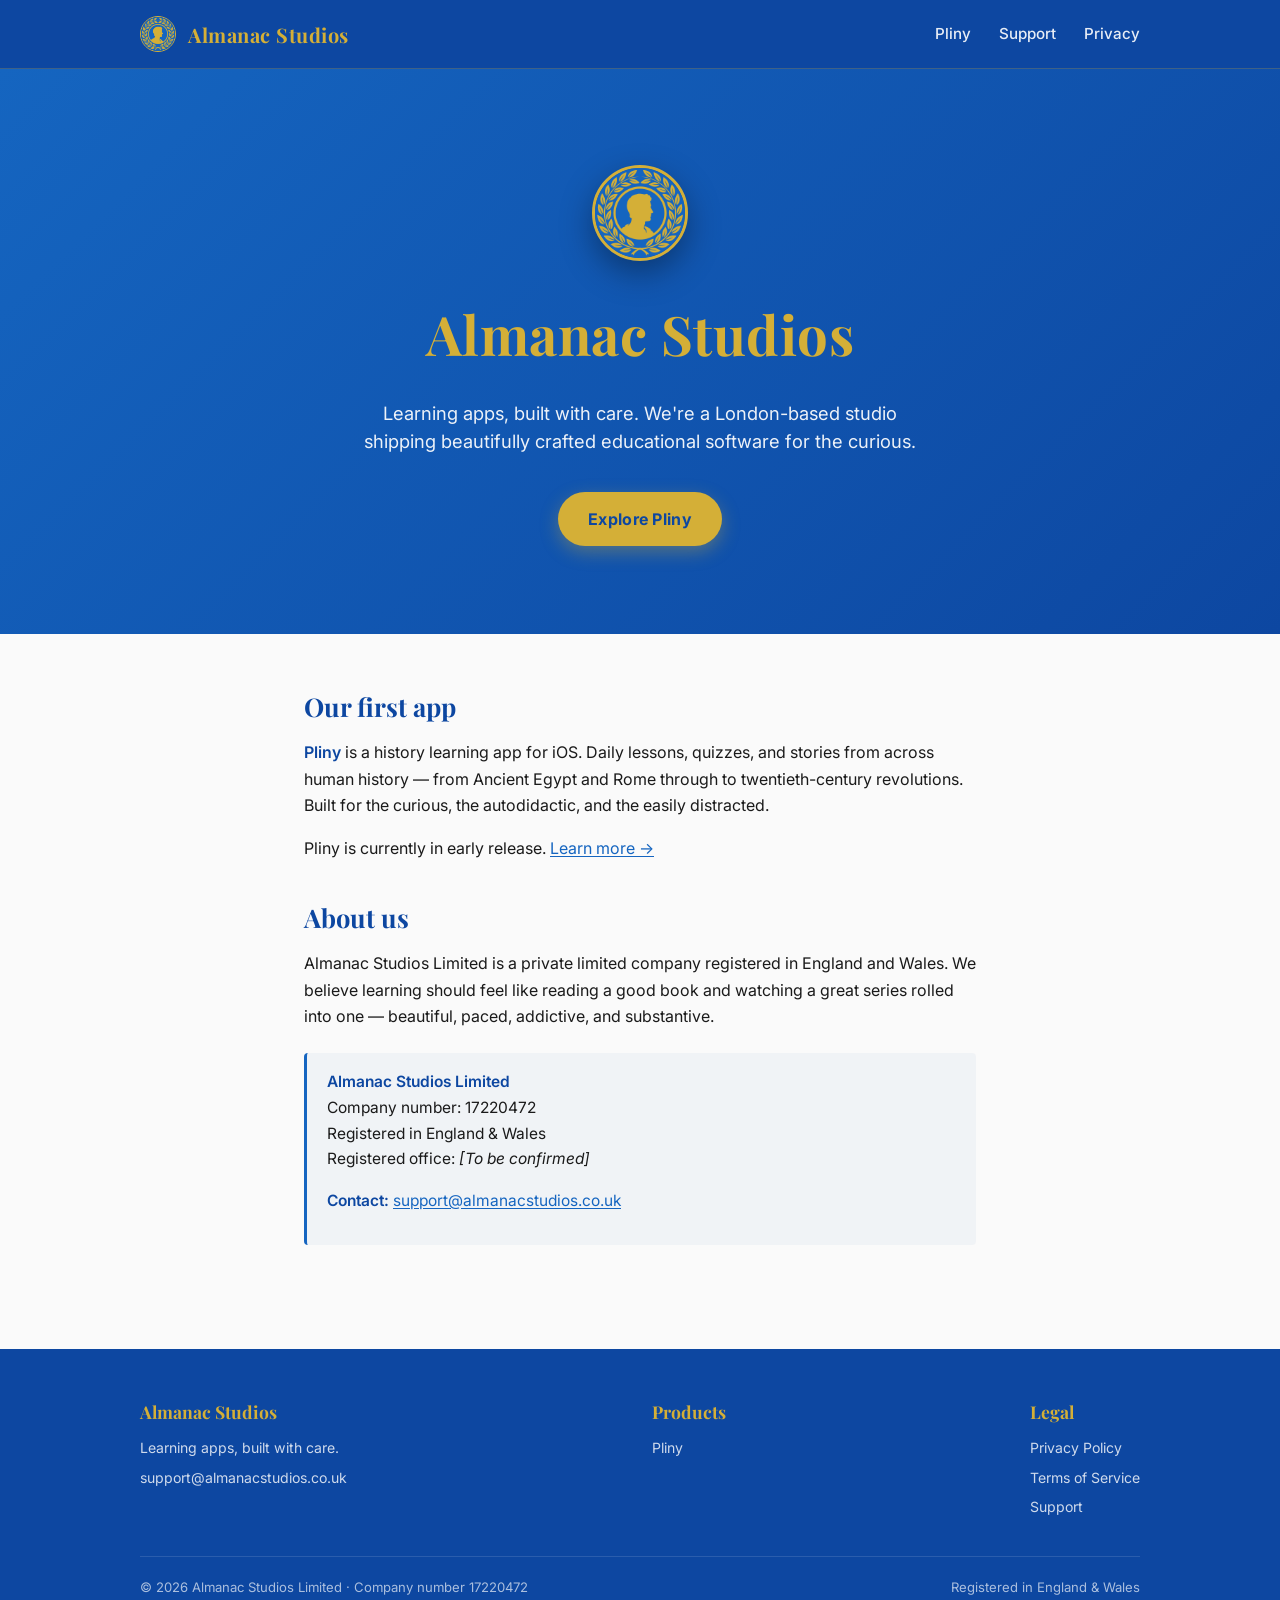
==== index.html @ 4e0444d5 "feat: initial almanacstudios.co.uk site Five static pages, no framework, no build step: - /         " ====
<!DOCTYPE html>
<html lang="en-GB">
<head>
  <meta charset="UTF-8" />
  <meta name="viewport" content="width=device-width, initial-scale=1.0" />
  <title>Almanac Studios — Learning apps, built with care</title>
  <meta name="description" content="Almanac Studios Limited is a London-based studio building learning apps. Our first app is Pliny, a history learning app for iOS." />
  <meta property="og:title" content="Almanac Studios" />
  <meta property="og:description" content="Learning apps, built with care. Our first app is Pliny, a history learning app for iOS." />
  <meta property="og:type" content="website" />
  <meta property="og:url" content="https://almanacstudios.co.uk/" />
  <meta property="og:image" content="https://almanacstudios.co.uk/assets/pliny-logo.png" />
  <link rel="icon" type="image/png" href="/assets/pliny-logo.png" />
  <link rel="preconnect" href="https://fonts.googleapis.com" />
  <link rel="preconnect" href="https://fonts.gstatic.com" crossorigin />
  <link href="https://fonts.googleapis.com/css2?family=Playfair+Display:wght@400;700;900&family=Inter:wght@300;400;500;600&display=swap" rel="stylesheet" />
  <link rel="stylesheet" href="/assets/styles.css" />
</head>
<body>
  <nav class="site-nav">
    <div class="nav-inner">
      <a class="nav-brand" href="/">
        <img src="/assets/pliny-logo.png" alt="Almanac Studios" />
        <span class="nav-brand-name">Almanac Studios</span>
      </a>
      <div class="nav-links">
        <a href="/pliny/">Pliny</a>
        <a href="/support/">Support</a>
        <a href="/privacy/">Privacy</a>
      </div>
    </div>
  </nav>

  <header class="home-hero">
    <img src="/assets/pliny-logo.png" alt="Pliny" class="logo" />
    <h1>Almanac Studios</h1>
    <p class="lede">
      Learning apps, built with care. We're a London-based studio shipping
      beautifully crafted educational software for the curious.
    </p>
    <a href="/pliny/" class="btn-primary">Explore Pliny</a>
  </header>

  <main>
    <h2>Our first app</h2>
    <p>
      <strong>Pliny</strong> is a history learning app for iOS. Daily
      lessons, quizzes, and stories from across human history — from
      Ancient Egypt and Rome through to twentieth-century revolutions.
      Built for the curious, the autodidactic, and the easily distracted.
    </p>
    <p>
      Pliny is currently in early release.
      <a href="/pliny/">Learn more →</a>
    </p>

    <h2>About us</h2>
    <p>
      Almanac Studios Limited is a private limited company registered in
      England and Wales. We believe learning should feel like reading a
      good book and watching a great series rolled into one — beautiful,
      paced, addictive, and substantive.
    </p>

    <div class="callout">
      <p>
        <strong>Almanac Studios Limited</strong><br />
        Company number: 17220472<br />
        Registered in England &amp; Wales<br />
        Registered office: <em>[To be confirmed]</em>
      </p>
      <p>
        <strong>Contact:</strong>
        <a href="mailto:support@almanacstudios.co.uk">support@almanacstudios.co.uk</a>
      </p>
    </div>
  </main>

  <footer class="site-footer">
    <div class="footer-inner">
      <div class="footer-row">
        <div class="footer-col">
          <h4>Almanac Studios</h4>
          <p>Learning apps, built with care.</p>
          <p><a href="mailto:support@almanacstudios.co.uk">support@almanacstudios.co.uk</a></p>
        </div>
        <div class="footer-col">
          <h4>Products</h4>
          <a href="/pliny/">Pliny</a>
        </div>
        <div class="footer-col">
          <h4>Legal</h4>
          <a href="/privacy/">Privacy Policy</a>
          <a href="/terms/">Terms of Service</a>
          <a href="/support/">Support</a>
        </div>
      </div>
      <div class="footer-bottom">
        <div>© 2026 Almanac Studios Limited · Company number 17220472</div>
        <div>Registered in England &amp; Wales</div>
      </div>
    </div>
  </footer>
</body>
</html>
---- assets/styles.css ----
/* almanacstudios.co.uk shared styles
   Brand palette matches the Pliny app:
   - Royal blue  #1565C0  primary surfaces
   - Deep navy   #0D47A1  emphasis + footer
   - Warm gold   #D4AF37  accents + CTAs
   - Off-white   #FAFAFA  body background
   - Body text   #1A1A1A  primary text
*/

*, *::before, *::after {
  box-sizing: border-box;
  margin: 0;
  padding: 0;
}

:root {
  --navy: #0D47A1;
  --navy-mid: #1565C0;
  --navy-light: #1976D2;
  --gold: #D4AF37;
  --gold-light: #E8C97E;
  --text: #1A1A1A;
  --text-muted: #555;
  --body-bg: #FAFAFA;
  --surface: #FFFFFF;
  --border: #E8E8E8;
  --white: #FFFFFF;
}

html { -webkit-text-size-adjust: 100%; }

body {
  font-family: 'Inter', -apple-system, BlinkMacSystemFont, 'Segoe UI', Roboto, sans-serif;
  background-color: var(--body-bg);
  color: var(--text);
  line-height: 1.65;
  font-size: 16px;
}

a { color: var(--navy-mid); text-decoration: underline; text-underline-offset: 2px; }
a:hover { color: var(--navy); }

img { display: block; max-width: 100%; }

/* ─ Top navigation ──────────────────────────────────────────────── */
nav.site-nav {
  background-color: var(--navy);
  padding: 0 24px;
  position: sticky;
  top: 0;
  z-index: 100;
  border-bottom: 1px solid rgba(212, 175, 55, 0.25);
}

.nav-inner {
  max-width: 1000px;
  margin: 0 auto;
  display: flex;
  align-items: center;
  justify-content: space-between;
  height: 68px;
}

.nav-brand {
  display: flex;
  align-items: center;
  gap: 12px;
  text-decoration: none;
}

.nav-brand img {
  width: 36px;
  height: 36px;
  border-radius: 50%;
  border: 1.5px solid var(--gold);
}

.nav-brand-name {
  font-family: 'Playfair Display', Georgia, serif;
  font-size: 1.25rem;
  font-weight: 700;
  color: var(--gold);
  letter-spacing: 0.5px;
}

.nav-links {
  display: flex;
  gap: 28px;
  align-items: center;
}

.nav-links a {
  font-size: 0.95rem;
  font-weight: 500;
  color: var(--white);
  text-decoration: none;
  opacity: 0.9;
  transition: opacity 0.15s ease;
}

.nav-links a:hover { opacity: 1; color: var(--gold); }

/* ─ Page header (text-only pages: privacy, terms, support) ───────── */
.page-hero {
  background: linear-gradient(135deg, var(--navy-mid), var(--navy));
  color: var(--white);
  padding: 72px 24px 56px;
  text-align: center;
}

.page-hero h1 {
  font-family: 'Playfair Display', Georgia, serif;
  font-size: clamp(2rem, 5vw, 2.8rem);
  font-weight: 700;
  letter-spacing: 0.3px;
  margin-bottom: 8px;
}

.page-hero .subtitle {
  font-size: 1rem;
  opacity: 0.85;
  font-weight: 400;
}

/* ─ Main content ─────────────────────────────────────────────────── */
main {
  max-width: 720px;
  margin: 0 auto;
  padding: 56px 24px 80px;
}

main.wide {
  max-width: 1000px;
}

main h2 {
  font-family: 'Playfair Display', Georgia, serif;
  font-size: 1.6rem;
  color: var(--navy);
  margin: 40px 0 16px;
  line-height: 1.3;
}

main h2:first-child { margin-top: 0; }

main h3 {
  font-size: 1.15rem;
  font-weight: 600;
  color: var(--navy);
  margin: 28px 0 10px;
}

main p {
  margin-bottom: 16px;
  color: var(--text);
}

main ul, main ol {
  margin: 0 0 18px 24px;
  color: var(--text);
}

main li {
  margin-bottom: 8px;
}

main strong { font-weight: 600; color: var(--navy); }

.callout {
  background: rgba(13, 71, 161, 0.04);
  border-left: 3px solid var(--navy-mid);
  padding: 16px 20px;
  margin: 24px 0;
  border-radius: 4px;
  font-size: 0.97rem;
}

.callout-gold {
  background: rgba(212, 175, 55, 0.10);
  border-left: 3px solid var(--gold);
}

.muted {
  color: var(--text-muted);
  font-size: 0.92rem;
}

/* ─ Homepage hero ────────────────────────────────────────────────── */
.home-hero {
  background: linear-gradient(135deg, var(--navy-mid), var(--navy));
  color: var(--white);
  padding: 96px 24px 88px;
  text-align: center;
}

.home-hero img.logo {
  width: 96px;
  height: 96px;
  border-radius: 50%;
  border: 3px solid var(--gold);
  margin: 0 auto 28px;
  box-shadow: 0 12px 32px rgba(0,0,0,0.35);
}

.home-hero h1 {
  font-family: 'Playfair Display', Georgia, serif;
  font-size: clamp(2.4rem, 6vw, 3.4rem);
  font-weight: 700;
  letter-spacing: 0.5px;
  margin-bottom: 20px;
  color: var(--gold);
}

.home-hero p.lede {
  font-size: 1.15rem;
  max-width: 560px;
  margin: 0 auto 36px;
  opacity: 0.92;
  line-height: 1.55;
}

/* ─ Primary CTA button ───────────────────────────────────────────── */
.btn-primary {
  display: inline-block;
  background-color: var(--gold);
  color: var(--navy);
  font-weight: 700;
  font-size: 1rem;
  padding: 14px 30px;
  border-radius: 999px;
  text-decoration: none;
  letter-spacing: 0.3px;
  box-shadow: 0 6px 18px rgba(212,175,55,0.35);
  transition: transform 0.15s ease, box-shadow 0.15s ease;
}

.btn-primary:hover {
  transform: translateY(-1px);
  box-shadow: 0 8px 22px rgba(212,175,55,0.45);
  color: var(--navy);
}

.btn-secondary {
  display: inline-block;
  background-color: transparent;
  color: var(--white);
  border: 1.5px solid rgba(255,255,255,0.6);
  font-weight: 500;
  font-size: 0.95rem;
  padding: 12px 24px;
  border-radius: 999px;
  text-decoration: none;
  transition: background-color 0.15s ease;
}

.btn-secondary:hover {
  background-color: rgba(255,255,255,0.1);
  color: var(--white);
}

/* ─ Cards (used on Pliny marketing page) ─────────────────────────── */
.card-grid {
  display: grid;
  grid-template-columns: repeat(auto-fit, minmax(220px, 1fr));
  gap: 20px;
  margin: 24px 0;
}

.card {
  background: var(--surface);
  border: 1px solid var(--border);
  border-radius: 12px;
  padding: 24px;
  text-align: center;
}

.card .step-num {
  display: inline-block;
  width: 36px;
  height: 36px;
  border-radius: 50%;
  background: var(--gold);
  color: var(--navy);
  font-weight: 700;
  line-height: 36px;
  margin-bottom: 12px;
}

.card h3 {
  font-size: 1.1rem;
  margin: 0 0 8px;
  color: var(--navy);
}

.card p {
  font-size: 0.95rem;
  color: var(--text-muted);
  margin: 0;
}

/* ─ FAQ accordion-style sections (no JS) ─────────────────────────── */
.faq-item {
  border-bottom: 1px solid var(--border);
  padding: 20px 0;
}

.faq-item:first-of-type { border-top: 1px solid var(--border); }

.faq-item h3 {
  margin: 0 0 8px;
  font-size: 1.05rem;
}

.faq-item p {
  color: var(--text-muted);
  font-size: 0.97rem;
  margin: 0;
}

/* ─ Footer ───────────────────────────────────────────────────────── */
footer.site-footer {
  background: var(--navy);
  color: rgba(255,255,255,0.85);
  padding: 48px 24px 32px;
  font-size: 0.9rem;
}

.footer-inner {
  max-width: 1000px;
  margin: 0 auto;
}

.footer-row {
  display: flex;
  flex-wrap: wrap;
  gap: 24px;
  justify-content: space-between;
  align-items: flex-start;
}

.footer-col h4 {
  font-family: 'Playfair Display', Georgia, serif;
  font-size: 1.1rem;
  color: var(--gold);
  margin-bottom: 10px;
}

.footer-col p, .footer-col a {
  font-size: 0.88rem;
  color: rgba(255,255,255,0.8);
  text-decoration: none;
  display: block;
  margin-bottom: 6px;
}

.footer-col a:hover { color: var(--gold); }

.footer-bottom {
  margin-top: 32px;
  padding-top: 20px;
  border-top: 1px solid rgba(255,255,255,0.12);
  display: flex;
  flex-wrap: wrap;
  gap: 12px;
  justify-content: space-between;
  font-size: 0.82rem;
  color: rgba(255,255,255,0.65);
}

.footer-bottom a {
  color: rgba(255,255,255,0.85);
  text-decoration: none;
  margin-right: 16px;
}

.footer-bottom a:hover { color: var(--gold); }

/* ─ Responsive ───────────────────────────────────────────────────── */
@media (max-width: 600px) {
  .nav-inner { height: 60px; }
  .nav-brand img { width: 32px; height: 32px; }
  .nav-brand-name { font-size: 1.1rem; }
  .nav-links { gap: 16px; }
  .nav-links a { font-size: 0.85rem; }

  main { padding: 40px 20px 60px; }

  .home-hero { padding: 64px 20px 56px; }
  .home-hero img.logo { width: 80px; height: 80px; }

  .page-hero { padding: 56px 20px 40px; }

  .card-grid { grid-template-columns: 1fr; }

  .footer-row { flex-direction: column; gap: 32px; }
  .footer-bottom { flex-direction: column; gap: 8px; }
}
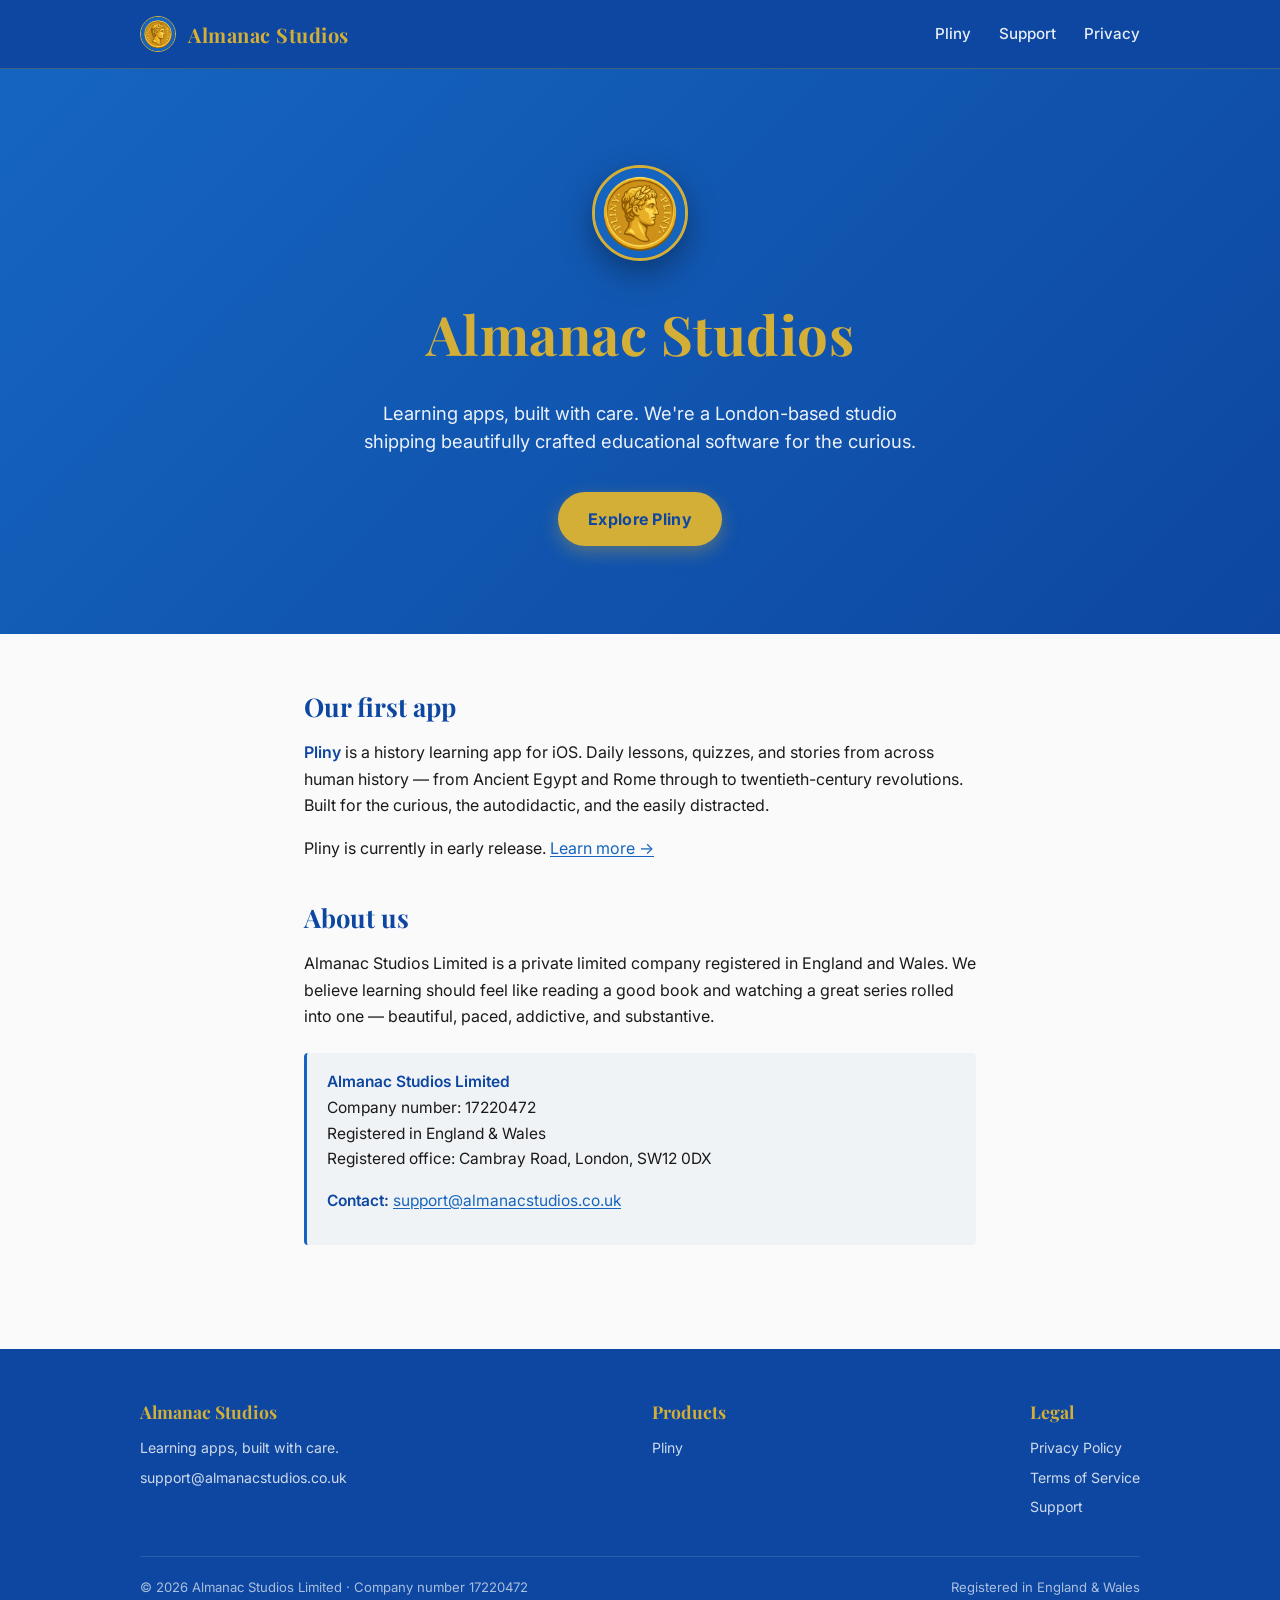
==== commit c16904ac: "chore: fill in registered office address Almanac Studios Limited's registered office is Cambray Road" ====
--- a/index.html
+++ b/index.html
@@ -67,7 +67,7 @@
         <strong>Almanac Studios Limited</strong><br />
         Company number: 17220472<br />
         Registered in England &amp; Wales<br />
-        Registered office: <em>[To be confirmed]</em>
+        Registered office: Cambray Road, London, SW12 0DX
       </p>
       <p>
         <strong>Contact:</strong>
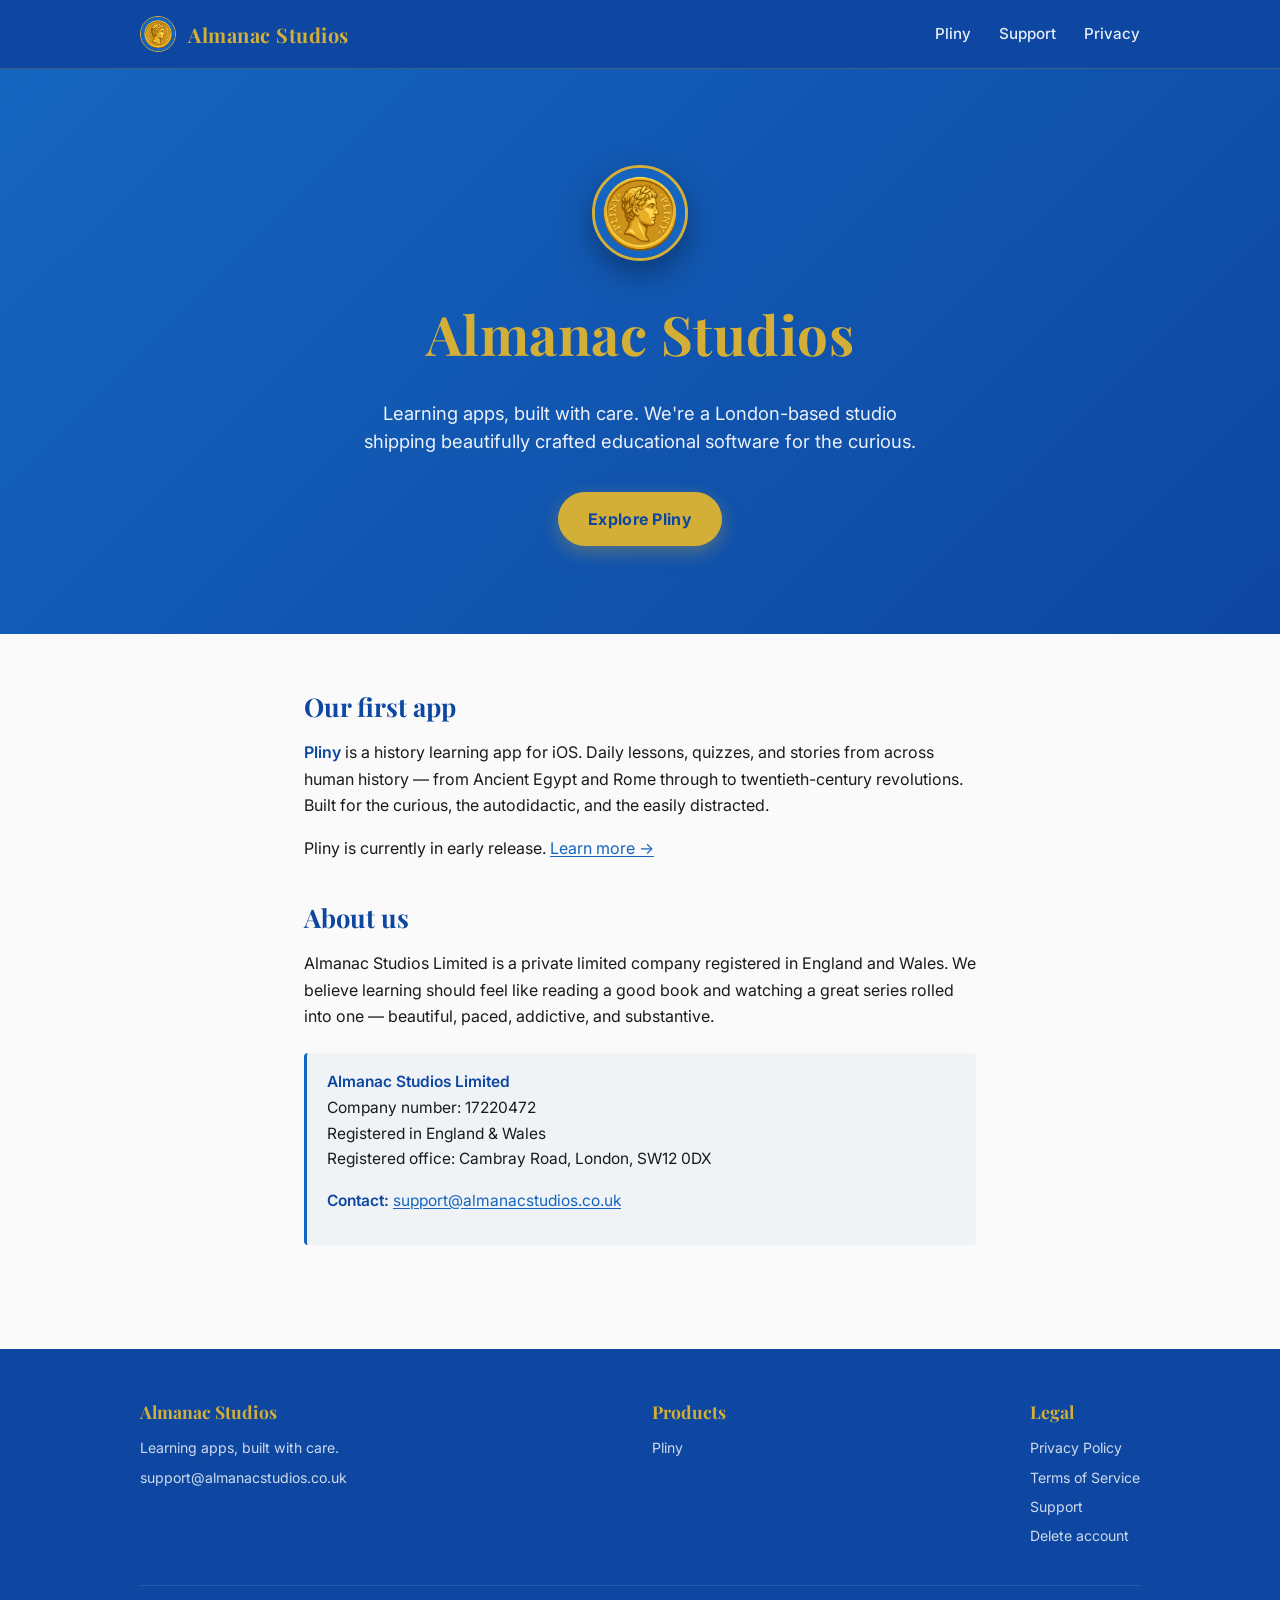
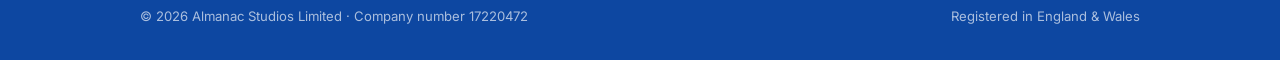
==== commit f5483de9: "add /delete-account page + footer link across site New /delete-account page documents Pliny's two-pa" ====
--- a/index.html
+++ b/index.html
@@ -93,6 +93,7 @@
           <a href="/privacy/">Privacy Policy</a>
           <a href="/terms/">Terms of Service</a>
           <a href="/support/">Support</a>
+          <a href="/delete-account/">Delete account</a>
         </div>
       </div>
       <div class="footer-bottom">
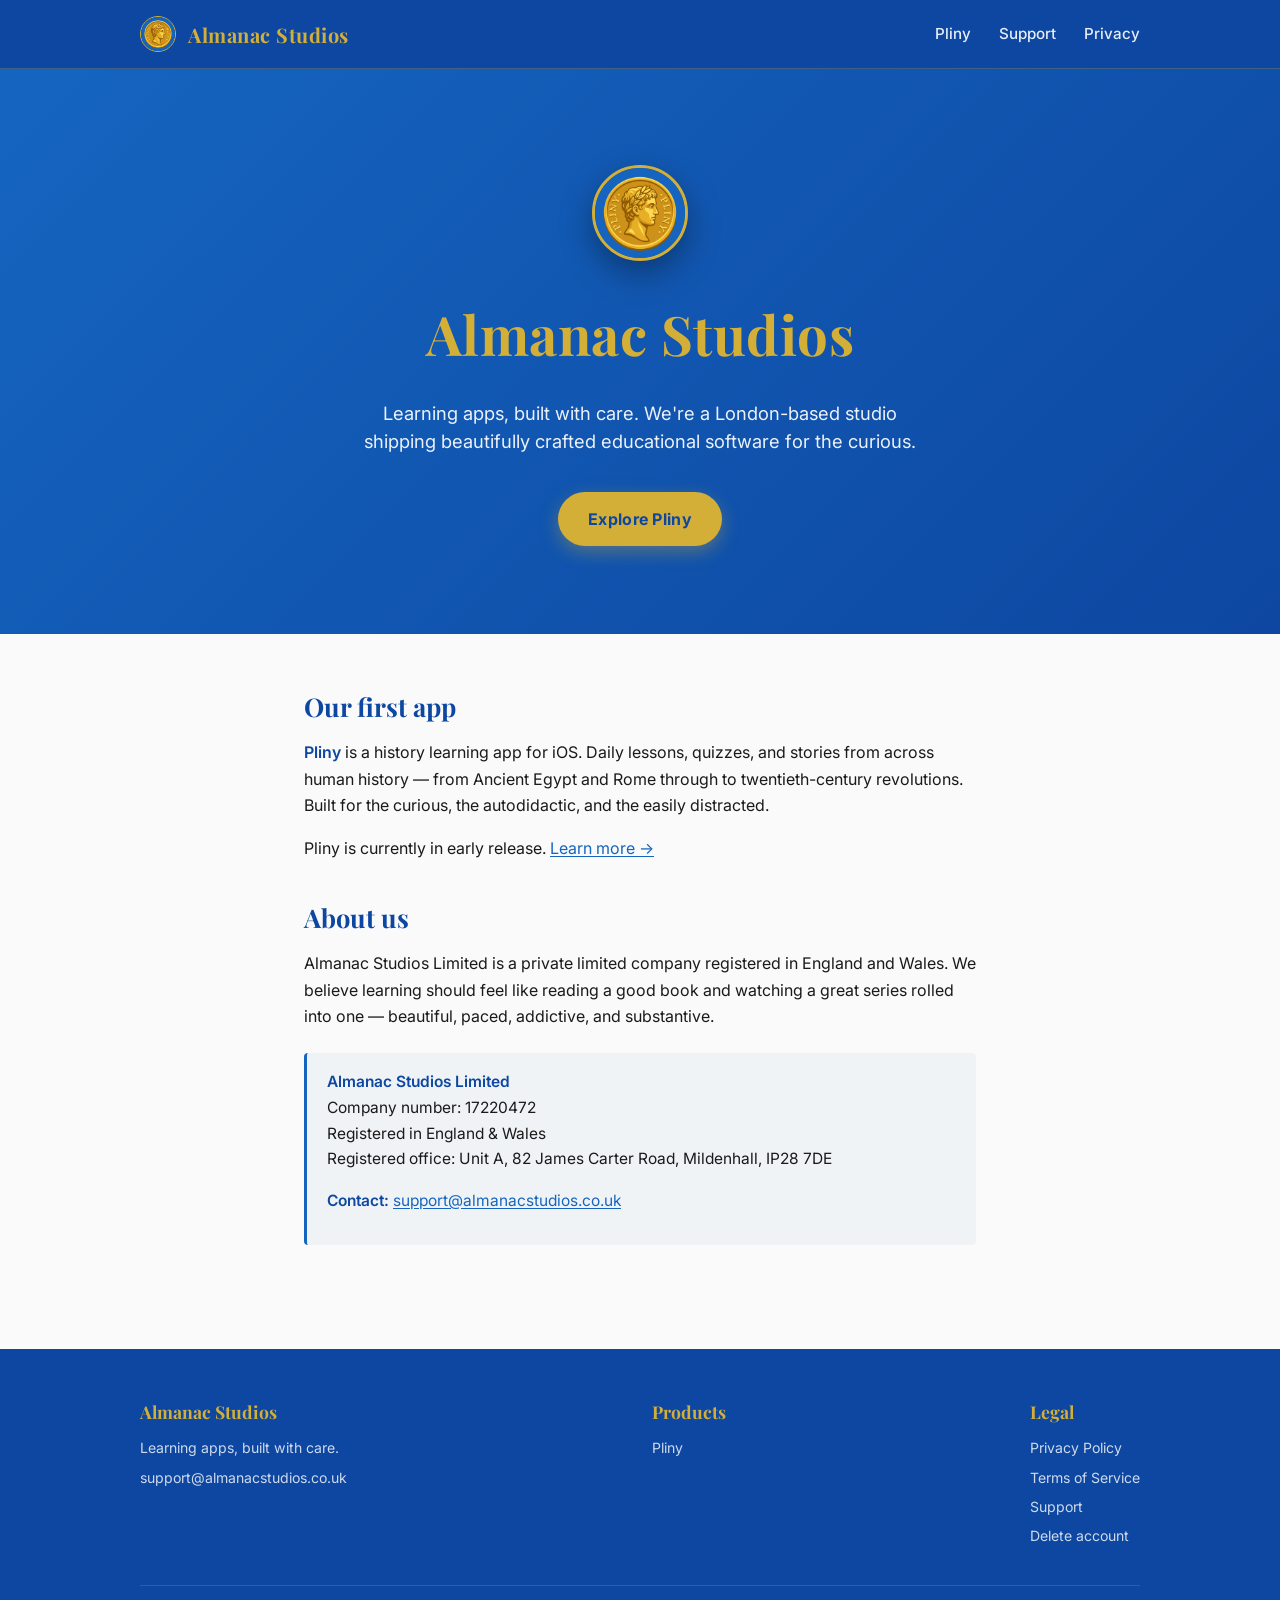
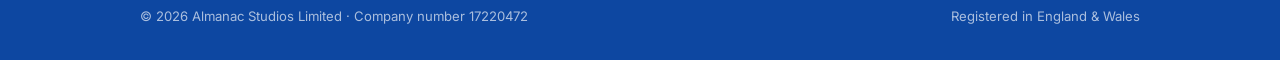
==== commit c8218630: "update registered office; add Google Play badge to Pliny page New registered office: Unit A, 82 Jame" ====
--- a/index.html
+++ b/index.html
@@ -67,7 +67,7 @@
         <strong>Almanac Studios Limited</strong><br />
         Company number: 17220472<br />
         Registered in England &amp; Wales<br />
-        Registered office: Cambray Road, London, SW12 0DX
+        Registered office: Unit A, 82 James Carter Road, Mildenhall, IP28 7DE
       </p>
       <p>
         <strong>Contact:</strong>
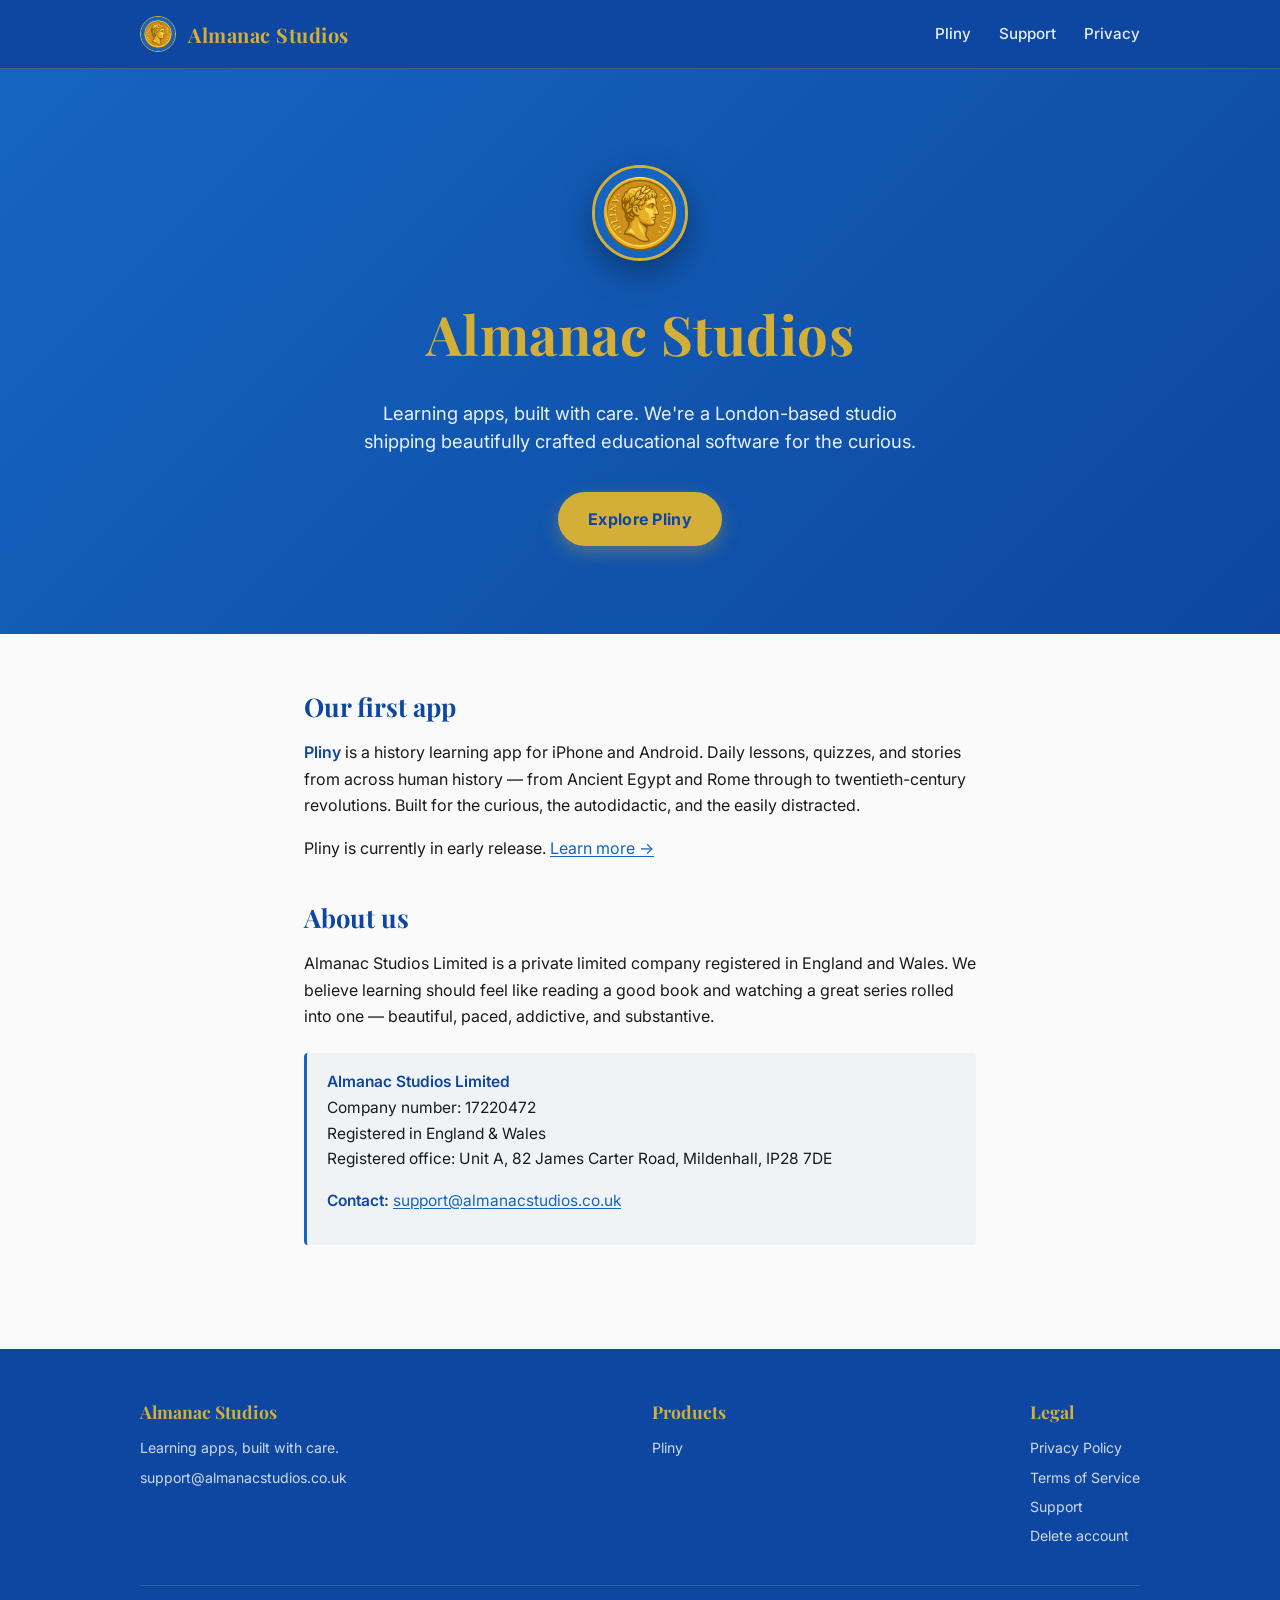
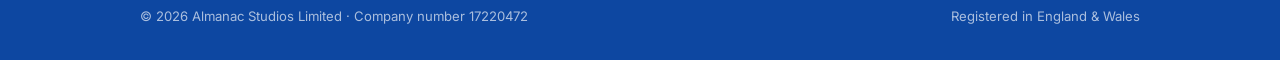
==== commit 453e5d0e: "SEO pass across the site - Add a proper 1200x630 share card for the timeline. og:image was a   400x2" ====
--- a/index.html
+++ b/index.html
@@ -3,18 +3,43 @@
 <head>
   <meta charset="UTF-8" />
   <meta name="viewport" content="width=device-width, initial-scale=1.0" />
-  <title>Almanac Studios — Learning apps, built with care</title>
-  <meta name="description" content="Almanac Studios Limited is a London-based studio building learning apps. Our first app is Pliny, a history learning app for iOS." />
+  <title>Almanac Studios — makers of Pliny, the history learning app</title>
+  <meta name="description" content="Almanac Studios Limited is a London-based studio building learning apps. Our first app is Pliny, a history learning app for iPhone and Android." />
   <meta property="og:title" content="Almanac Studios" />
-  <meta property="og:description" content="Learning apps, built with care. Our first app is Pliny, a history learning app for iOS." />
+  <meta property="og:description" content="Learning apps, built with care. Our first app is Pliny, a history learning app for iPhone and Android." />
   <meta property="og:type" content="website" />
   <meta property="og:url" content="https://almanacstudios.co.uk/" />
   <meta property="og:image" content="https://almanacstudios.co.uk/assets/pliny-logo.png" />
+  <link rel="canonical" href="https://almanacstudios.co.uk/" />
   <link rel="icon" type="image/png" href="/assets/pliny-logo.png" />
   <link rel="preconnect" href="https://fonts.googleapis.com" />
   <link rel="preconnect" href="https://fonts.gstatic.com" crossorigin />
   <link href="https://fonts.googleapis.com/css2?family=Playfair+Display:wght@400;700;900&family=Inter:wght@300;400;500;600&display=swap" rel="stylesheet" />
   <link rel="stylesheet" href="/assets/styles.css" />
+  <script type="application/ld+json">
+{
+  "@context": "https://schema.org",
+  "@type": "Organization",
+  "name": "Almanac Studios Limited",
+  "alternateName": "Almanac Studios",
+  "url": "https://almanacstudios.co.uk/",
+  "logo": "https://almanacstudios.co.uk/assets/pliny-logo.png",
+  "email": "support@almanacstudios.co.uk",
+  "foundingLocation": {
+    "@type": "Place",
+    "name": "London, United Kingdom"
+  },
+  "address": {
+    "@type": "PostalAddress",
+    "addressCountry": "GB"
+  },
+  "identifier": {
+    "@type": "PropertyValue",
+    "name": "Company number",
+    "value": "17220472"
+  }
+}
+  </script>
 </head>
 <body>
   <nav class="site-nav">
@@ -44,7 +69,7 @@
   <main>
     <h2>Our first app</h2>
     <p>
-      <strong>Pliny</strong> is a history learning app for iOS. Daily
+      <strong>Pliny</strong> is a history learning app for iPhone and Android. Daily
       lessons, quizzes, and stories from across human history — from
       Ancient Egypt and Rome through to twentieth-century revolutions.
       Built for the curious, the autodidactic, and the easily distracted.
